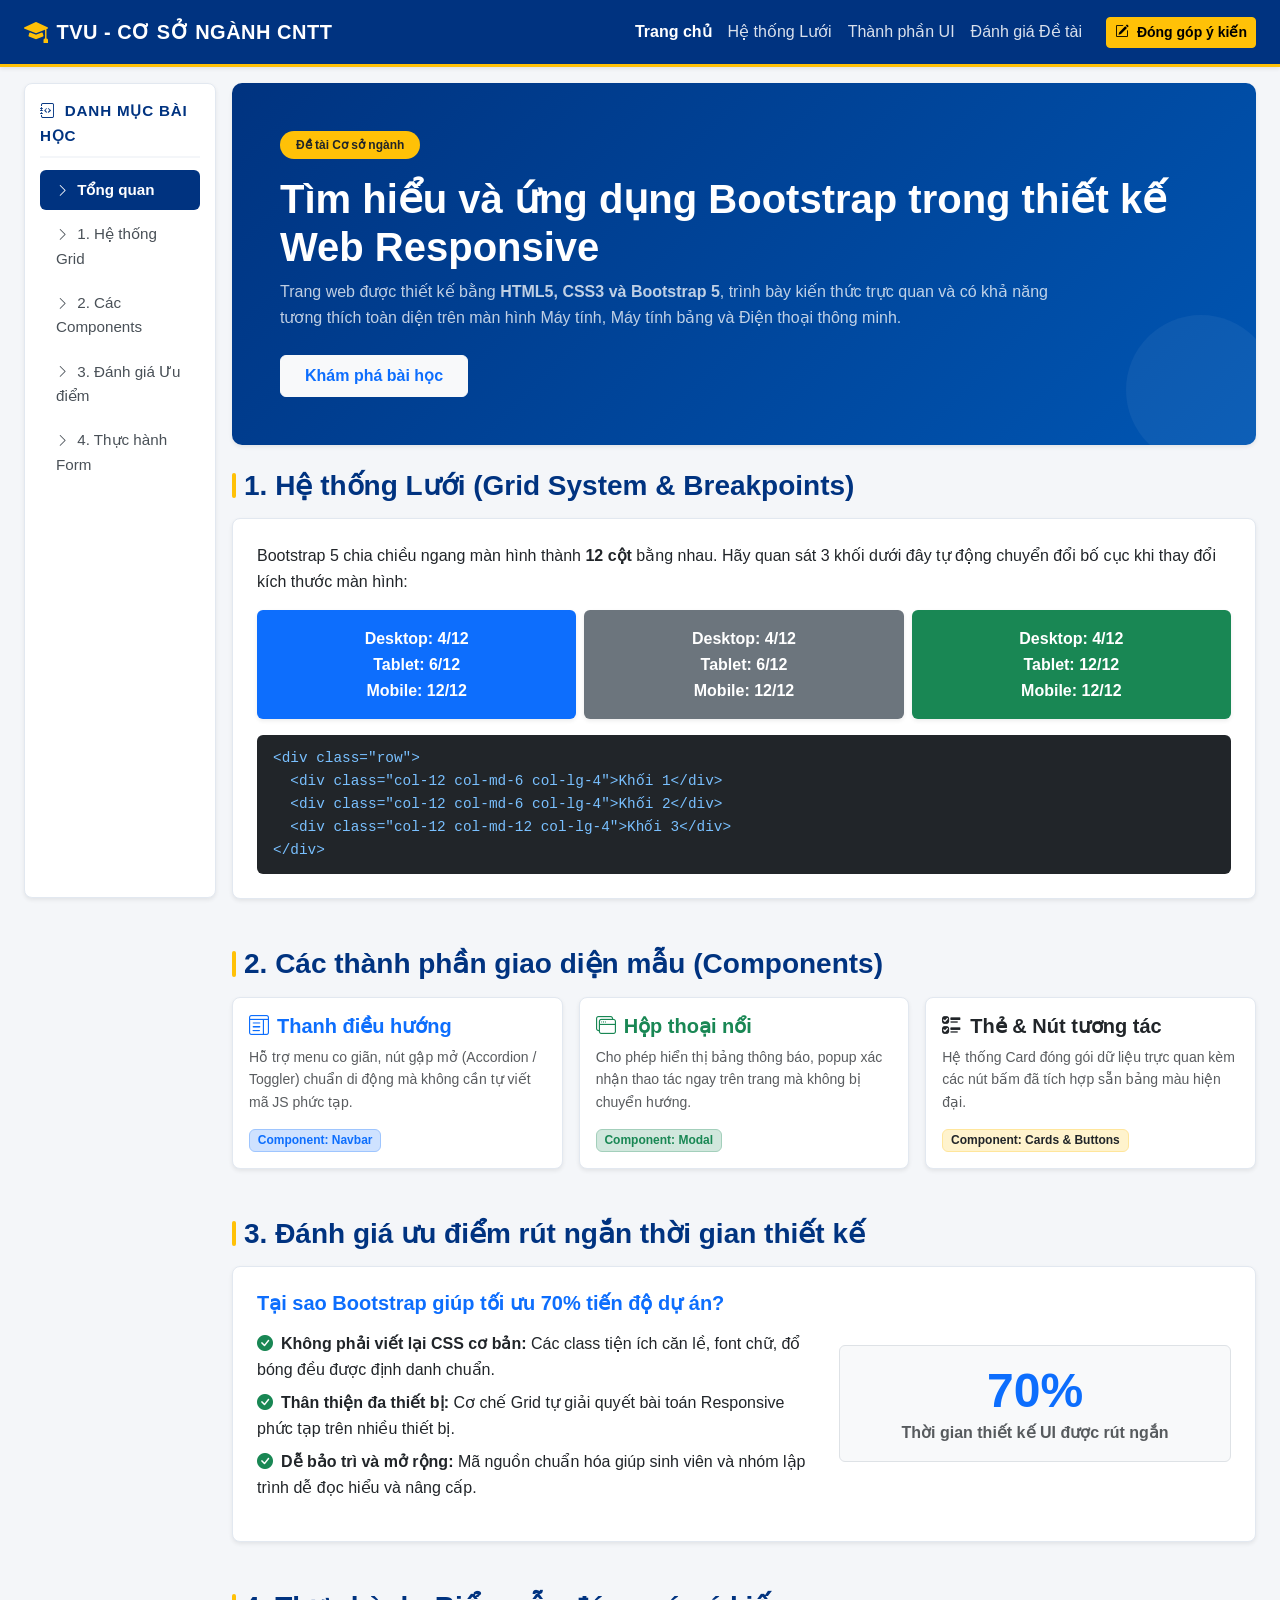
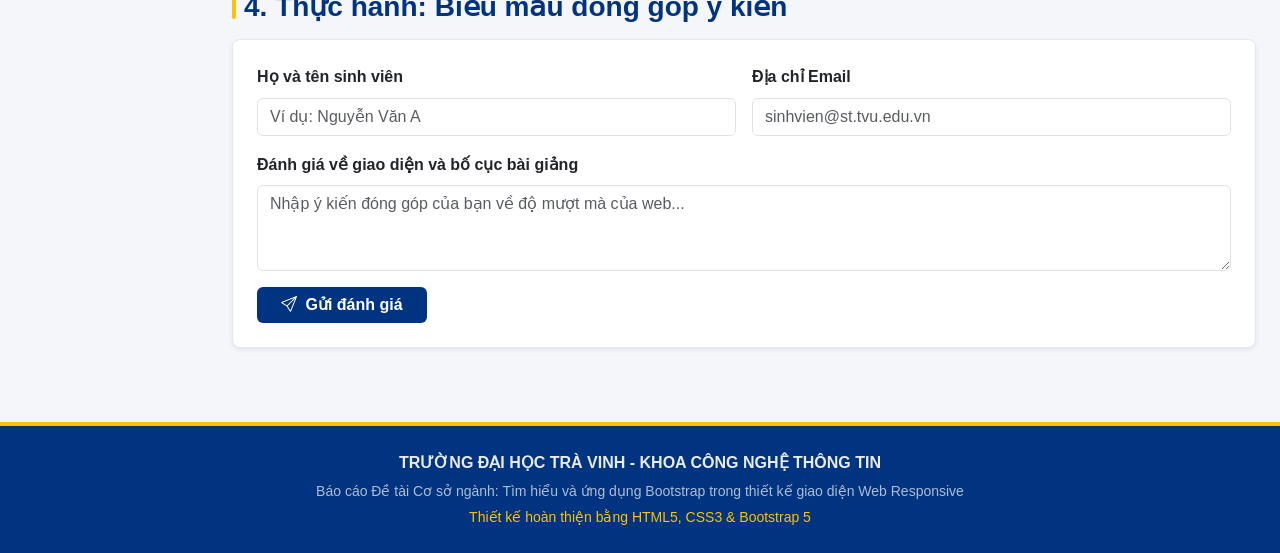
==== index.html @ 59c2416a "Upload do_an_csn" ====
<!DOCTYPE html>
<html lang="vi">
<head>
    <meta charset="UTF-8">
    <!-- Thẻ Viewport bắt buộc để trình duyệt nhận diện kích thước thiết bị Responsive -->
    <meta name="viewport" content="width=device-width, initial-scale=1.0">
    <title>Học Bootstrap 5 - Đề Tài Cơ Sở Ngành TVU</title>

    <!-- 1. Nhúng thư viện Bootstrap 5 CSS qua CDN chính thức -->
    <link href="https://cdn.jsdelivr.net/npm/bootstrap@5.3.3/dist/css/bootstrap.min.css" rel="stylesheet">
    
    <!-- 2. Nhúng biểu tượng Bootstrap Icons -->
    <link href="https://cdn.jsdelivr.net/npm/bootstrap-icons@1.11.3/font/bootstrap-icons.min.css" rel="stylesheet">

    <!-- 3. Nhúng file CSS3 tùy biến riêng biệt -->
    <link rel="stylesheet" href="style.css">
</head>
<body>

    <!-- ==========================================================================
         THANH ĐIỀU HƯỚNG (NAVBAR RESPONSIVE)
         ========================================================================== -->
    <header>
        <nav class="navbar navbar-expand-lg navbar-dark navbar-tvu sticky-top shadow-sm py-2">
            <div class="container-fluid px-lg-4">
                <a class="navbar-brand fw-bold d-flex align-items-center" href="#home">
                    <i class="bi bi-mortarboard-fill text-warning me-2 fs-4"></i>
                    <span>TVU - CƠ SỞ NGÀNH CNTT</span>
                </a>
                
                <!-- Nút Hamburger hiển thị trên điện thoại (Mobile Toggle) -->
                <button class="navbar-toggler border-0" type="button" data-bs-toggle="collapse" data-bs-target="#tvuNavbarContent" aria-controls="tvuNavbarContent" aria-expanded="false" aria-label="Toggle navigation">
                    <span class="navbar-toggler-icon"></span>
                </button>
                
                <div class="collapse navbar-collapse" id="tvuNavbarContent">
                    <ul class="navbar-nav ms-auto mb-2 mb-lg-0">
                        <li class="nav-item"><a class="nav-link active" href="#home">Trang chủ</a></li>
                        <li class="nav-item"><a class="nav-link" href="#grid-section">Hệ thống Lưới</a></li>
                        <li class="nav-item"><a class="nav-link" href="#components-section">Thành phần UI</a></li>
                        <li class="nav-item"><a class="nav-link" href="#evaluation-section">Đánh giá Đề tài</a></li>
                    </ul>
                    <a href="#feedback-section" class="btn btn-warning btn-sm ms-lg-3 fw-semibold">
                        <i class="bi bi-pencil-square me-1"></i> Đóng góp ý kiến
                    </a>
                </div>
            </div>
        </nav>
    </header>

    <!-- ==========================================================================
         BỐ CỤC CHÍNH (BOOTSTRAP GRID SYSTEM: SIDEBAR & MAIN CONTENT)
         ========================================================================== -->
    <div class="container-fluid px-lg-4 mt-3">
        <div class="row g-3">
            
            <!-- CỘT TRÁI: SIDEBAR DANH MỤC BÀI HỌC (Chiếm 3/12 trên Tablet, 2/12 trên Desktop, 12/12 trên Mobile) -->
            <aside class="col-12 col-md-4 col-lg-3 col-xl-2">
                <div class="sidebar-sticky shadow-sm">
                    <div class="sidebar-title">
                        <i class="bi bi-journal-code me-1"></i> Danh mục bài học
                    </div>
                    <div class="list-group list-group-tvu list-group-flush" id="learningMenu">
                        <a href="#home" class="list-group-item list-group-item-action active">
                            <i class="bi bi-chevron-right me-1 small"></i> Tổng quan
                        </a>
                        <a href="#grid-section" class="list-group-item list-group-item-action">
                            <i class="bi bi-chevron-right me-1 small"></i> 1. Hệ thống Grid
                        </a>
                        <a href="#components-section" class="list-group-item list-group-item-action">
                            <i class="bi bi-chevron-right me-1 small"></i> 2. Các Components
                        </a>
                        <a href="#evaluation-section" class="list-group-item list-group-item-action">
                            <i class="bi bi-chevron-right me-1 small"></i> 3. Đánh giá Ưu điểm
                        </a>
                        <a href="#feedback-section" class="list-group-item list-group-item-action">
                            <i class="bi bi-chevron-right me-1 small"></i> 4. Thực hành Form
                        </a>
                    </div>
                </div>
            </aside>

            <!-- CỘT PHẢI: KHUNG NỘI DUNG CHÍNH (Chiếm 9/12 trên Tablet, 10/12 trên Desktop, 12/12 trên Mobile) -->
            <main class="col-12 col-md-8 col-lg-9 col-xl-10">
                
                <!-- Khu vực 1: Banner Chào mừng (Hero Banner) -->
                <section id="home" class="hero-banner text-white p-4 p-lg-5 mb-4 shadow-sm">
                    <span class="badge bg-warning text-dark px-3 py-2 rounded-pill fw-bold mb-3">Đề tài Cơ sở ngành</span>
                    <h1 class="display-6 fw-bold mb-2">Tìm hiểu và ứng dụng Bootstrap trong thiết kế Web Responsive</h1>
                    <p class="fs-6 opacity-75 col-lg-10 mb-4">
                        Trang web được thiết kế bằng <strong>HTML5, CSS3 và Bootstrap 5</strong>, trình bày kiến thức trực quan và có khả năng tương thích toàn diện trên màn hình Máy tính, Máy tính bảng và Điện thoại thông minh.
                    </p>
                    <a href="#grid-section" class="btn btn-light text-primary fw-bold px-4 py-2 me-2">Khám phá bài học</a>
                </section>

                <!-- Khu vực 2: Khám phá Hệ thống Lưới (Grid System) -->
                <section id="grid-section" class="mb-5">
                    <h3 class="section-heading mb-3">1. Hệ thống Lưới (Grid System & Breakpoints)</h3>
                    <div class="content-card p-4 shadow-sm mb-3">
                        <p>Bootstrap 5 chia chiều ngang màn hình thành <strong>12 cột</strong> bằng nhau. Hãy quan sát 3 khối dưới đây tự động chuyển đổi bố cục khi thay đổi kích thước màn hình:</p>
                        
                        <!-- Minh họa Responsive 3 Cột -->
                        <div class="row g-2 text-center text-white fw-bold mb-3">
                            <div class="col-12 col-md-6 col-lg-4">
                                <div class="p-3 rounded bg-primary shadow-sm">
                                    Desktop: 4/12<br>Tablet: 6/12<br>Mobile: 12/12
                                </div>
                            </div>
                            <div class="col-12 col-md-6 col-lg-4">
                                <div class="p-3 rounded bg-secondary shadow-sm">
                                    Desktop: 4/12<br>Tablet: 6/12<br>Mobile: 12/12
                                </div>
                            </div>
                            <div class="col-12 col-md-12 col-lg-4">
                                <div class="p-3 rounded bg-success shadow-sm">
                                    Desktop: 4/12<br>Tablet: 12/12<br>Mobile: 12/12
                                </div>
                            </div>
                        </div>

                        <div class="code-box">
                            &lt;div class="row"&gt;<br>
                            &nbsp;&nbsp;&lt;div class="col-12 col-md-6 col-lg-4"&gt;Khối 1&lt;/div&gt;<br>
                            &nbsp;&nbsp;&lt;div class="col-12 col-md-6 col-lg-4"&gt;Khối 2&lt;/div&gt;<br>
                            &nbsp;&nbsp;&lt;div class="col-12 col-md-12 col-lg-4"&gt;Khối 3&lt;/div&gt;<br>
                            &lt;/div&gt;
                        </div>
                    </div>
                </section>

                <!-- Khu vực 3: Các thành phần UI có sẵn (Components) -->
                <section id="components-section" class="mb-5">
                    <h3 class="section-heading mb-3">2. Các thành phần giao diện mẫu (Components)</h3>
                    <div class="row g-3">
                        <!-- Card 1 -->
                        <div class="col-12 col-md-6 col-xl-4">
                            <div class="content-card h-100 p-3 shadow-sm d-flex flex-column">
                                <h5 class="fw-bold text-primary"><i class="bi bi-layout-text-window me-2"></i>Thanh điều hướng</h5>
                                <p class="text-muted small flex-grow-1">Hỗ trợ menu co giãn, nút gập mở (Accordion / Toggler) chuẩn di động mà không cần tự viết mã JS phức tạp.</p>
                                <span class="badge bg-primary-subtle text-primary border border-primary-subtle align-self-start">Component: Navbar</span>
                            </div>
                        </div>
                        <!-- Card 2 -->
                        <div class="col-12 col-md-6 col-xl-4">
                            <div class="content-card h-100 p-3 shadow-sm d-flex flex-column">
                                <h5 class="fw-bold text-success"><i class="bi bi-window-stack me-2"></i>Hộp thoại nổi</h5>
                                <p class="text-muted small flex-grow-1">Cho phép hiển thị bảng thông báo, popup xác nhận thao tác ngay trên trang mà không bị chuyển hướng.</p>
                                <span class="badge bg-success-subtle text-success border border-success-subtle align-self-start">Component: Modal</span>
                            </div>
                        </div>
                        <!-- Card 3 -->
                        <div class="col-12 col-md-12 col-xl-4">
                            <div class="content-card h-100 p-3 shadow-sm d-flex flex-column">
                                <h5 class="fw-bold text-warning text-dark"><i class="bi bi-ui-checks me-2"></i>Thẻ & Nút tương tác</h5>
                                <p class="text-muted small flex-grow-1">Hệ thống Card đóng gói dữ liệu trực quan kèm các nút bấm đã tích hợp sẵn bảng màu hiện đại.</p>
                                <span class="badge bg-warning-subtle text-dark border border-warning-subtle align-self-start">Component: Cards & Buttons</span>
                            </div>
                        </div>
                    </div>
                </section>

                <!-- Khu vực 4: Đánh giá ưu điểm của Bootstrap (Yêu cầu đề tài) -->
                <section id="evaluation-section" class="mb-5">
                    <h3 class="section-heading mb-3">3. Đánh giá ưu điểm rút ngắn thời gian thiết kế</h3>
                    <div class="content-card p-4 shadow-sm">
                        <div class="row align-items-center">
                            <div class="col-lg-7">
                                <h5 class="fw-bold text-primary mb-3">Tại sao Bootstrap giúp tối ưu 70% tiến độ dự án?</h5>
                                <ul class="list-unstyled">
                                    <li class="mb-2"><i class="bi bi-check-circle-fill text-success me-2"></i><strong>Không phải viết lại CSS cơ bản:</strong> Các class tiện ích căn lề, font chữ, đổ bóng đều được định danh chuẩn.</li>
                                    <li class="mb-2"><i class="bi bi-check-circle-fill text-success me-2"></i><strong>Thân thiện đa thiết bị:</strong> Cơ chế Grid tự giải quyết bài toán Responsive phức tạp trên nhiều thiết bị.</li>
                                    <li class="mb-2"><i class="bi bi-check-circle-fill text-success me-2"></i><strong>Dễ bảo trì và mở rộng:</strong> Mã nguồn chuẩn hóa giúp sinh viên và nhóm lập trình dễ đọc hiểu và nâng cấp.</li>
                                </ul>
                            </div>
                            <div class="col-lg-5">
                                <div class="bg-light p-3 rounded border text-center">
                                    <span class="display-5 fw-bold text-primary">70%</span>
                                    <p class="text-muted mb-0 fw-semibold">Thời gian thiết kế UI được rút ngắn</p>
                                </div>
                            </div>
                        </div>
                    </div>
                </section>

                <!-- Khu vực 5: Thực hành thiết kế Form biểu mẫu -->
                <section id="feedback-section" class="mb-4">
                    <h3 class="section-heading mb-3">4. Thực hành: Biểu mẫu đóng góp ý kiến</h3>
                    <div class="content-card p-4 shadow-sm">
                        <form action="#">
                            <div class="row g-3">
                                <div class="col-12 col-md-6">
                                    <label class="form-label fw-semibold">Họ và tên sinh viên</label>
                                    <input type="text" class="form-control" placeholder="Ví dụ: Nguyễn Văn A" required>
                                </div>
                                <div class="col-12 col-md-6">
                                    <label class="form-label fw-semibold">Địa chỉ Email</label>
                                    <input type="email" class="form-control" placeholder="sinhvien@st.tvu.edu.vn" required>
                                </div>
                                <div class="col-12">
                                    <label class="form-label fw-semibold">Đánh giá về giao diện và bố cục bài giảng</label>
                                    <textarea class="form-control" rows="3" placeholder="Nhập ý kiến đóng góp của bạn về độ mượt mà của web..." required></textarea>
                                </div>
                                <div class="col-12">
                                    <button type="submit" class="btn btn-primary px-4 fw-semibold" style="background-color: var(--tvu-primary); border: none;">
                                        <i class="bi bi-send me-1"></i> Gửi đánh giá
                                    </button>
                                </div>
                            </div>
                        </form>
                    </div>
                </section>

            </main>
        </div>
    </div>

    <!-- ==========================================================================
         CHÂN TRANG (FOOTER)
         ========================================================================== -->
    <footer class="footer-tvu py-4 text-center">
        <div class="container">
            <p class="fw-bold mb-1">TRƯỜNG ĐẠI HỌC TRÀ VINH - KHOA CÔNG NGHỆ THÔNG TIN</p>
            <p class="small mb-1 opacity-75">Báo cáo Đề tài Cơ sở ngành: Tìm hiểu và ứng dụng Bootstrap trong thiết kế giao diện Web Responsive</p>
            <p class="small text-warning mb-0">Thiết kế hoàn thiện bằng HTML5, CSS3 & Bootstrap 5</p>
        </div>
    </footer>

    <!-- 4. Nhúng thư viện JavaScript của Bootstrap qua CDN để vận hành menu di động và các tương tác -->
    <script src="https://cdn.jsdelivr.net/npm/bootstrap@5.3.3/dist/js/bootstrap.bundle.min.js"></script>
</body>
</html>
---- style.css ----
/* ==========================================================================
   HỆ THỐNG MÀU CHỦ ĐẠO & BIẾN TOÀN CỤC (LẤY CẢM HỨNG TỪ ĐH TRÀ VINH)
   ========================================================================== */
:root {
    --tvu-primary: #003380;       /* Xanh dương đậm TVU */
    --tvu-primary-hover: #002255; /* Xanh đậm khi hover */
    --tvu-secondary: #0d6efd;     /* Xanh tươi bổ trợ */
    --tvu-accent: #ffc107;        /* Màu vàng điểm nhấn */
    --tvu-bg-gray: #f4f6f9;       /* Màu nền tổng thể dịu mắt */
    --tvu-card-border: #e2e8f0;   /* Viền khung nội dung */
    --tvu-text-main: #212529;     /* Màu chữ chuẩn */
}

/* ==========================================================================
   CẤU HÌNH TỔNG QUAN
   ========================================================================== */
html {
    scroll-behavior: smooth;
}

body {
    background-color: var(--tvu-bg-gray);
    color: var(--tvu-text-main);
    font-family: 'Segoe UI', Roboto, Helvetica, Arial, sans-serif;
    line-height: 1.6;
}

/* ==========================================================================
   THANH HEADER / NAVBAR
   ========================================================================== */
.navbar-tvu {
    background-color: var(--tvu-primary);
    border-bottom: 3px solid var(--tvu-accent);
}

.navbar-tvu .navbar-brand {
    font-size: 1.25rem;
    letter-spacing: 0.5px;
}

.navbar-tvu .nav-link {
    color: rgba(255, 255, 255, 0.85) !important;
    font-weight: 500;
    transition: color 0.2s ease-in-out;
}

.navbar-tvu .nav-link:hover,
.navbar-tvu .nav-link.active {
    color: #ffffff !important;
    font-weight: 700;
}

/* ==========================================================================
   SIDEBAR MENU HỌC TẬP (CỘT BÊN TRÁI)
   ========================================================================== */
.sidebar-sticky {
    position: sticky;
    top: 72px; /* Tránh đè lên Navbar khi cuộn */
    height: calc(100vh - 85px);
    overflow-y: auto;
    background-color: #ffffff;
    border: 1px solid var(--tvu-card-border);
    border-radius: 8px;
    padding: 15px;
}

.sidebar-title {
    color: var(--tvu-primary);
    font-size: 0.95rem;
    font-weight: 700;
    text-transform: uppercase;
    letter-spacing: 0.8px;
    margin-bottom: 12px;
    padding-bottom: 8px;
    border-bottom: 2px solid var(--tvu-bg-gray);
}

.list-group-tvu .list-group-item {
    border: none;
    border-radius: 6px !important;
    margin-bottom: 4px;
    font-size: 0.95rem;
    font-weight: 500;
    color: #495057;
    transition: all 0.2s ease;
}

.list-group-tvu .list-group-item:hover {
    background-color: #e8f0fe;
    color: var(--tvu-primary);
    transform: translateX(4px);
}

.list-group-tvu .list-group-item.active {
    background-color: var(--tvu-primary);
    color: #ffffff;
    font-weight: 600;
}

/* ==========================================================================
   VÙNG NỘI DUNG CHÍNH (MAIN CONTENT)
   ========================================================================== */
.hero-banner {
    background: linear-gradient(135deg, #003380 0%, #0056b3 100%);
    border-radius: 10px;
    position: relative;
    overflow: hidden;
}

.hero-banner::after {
    content: "";
    position: absolute;
    right: -20px;
    bottom: -20px;
    width: 150px;
    height: 150px;
    background: rgba(255, 255, 255, 0.05);
    border-radius: 50%;
}

.content-card {
    background: #ffffff;
    border: 1px solid var(--tvu-card-border);
    border-radius: 8px;
    transition: transform 0.2s ease, box-shadow 0.2s ease;
}

.content-card:hover {
    transform: translateY(-3px);
    box-shadow: 0 8px 20px rgba(0, 51, 128, 0.08) !important;
}

.section-heading {
    color: var(--tvu-primary);
    font-weight: 700;
    position: relative;
    padding-left: 12px;
}

.section-heading::before {
    content: "";
    position: absolute;
    left: 0;
    top: 4px;
    bottom: 4px;
    width: 4px;
    background-color: var(--tvu-accent);
    border-radius: 2px;
}

/* Khối hiển thị mã code minh họa */
.code-box {
    background-color: #212529;
    color: #79c0ff;
    padding: 12px 16px;
    border-radius: 6px;
    font-family: 'Consolas', 'Courier New', monospace;
    font-size: 0.9rem;
    overflow-x: auto;
}

/* ==========================================================================
   TÙY BIẾN FOOTER
   ========================================================================== */
.footer-tvu {
    background-color: var(--tvu-primary);
    color: #e9ecef;
    border-top: 4px solid var(--tvu-accent);
    margin-top: 50px;
}

/* ==========================================================================
   RESPONSIVE CHO CÁC THIẾT BỊ DI ĐỘNG (MOBILE & TABLET NHỎ)
   ========================================================================== */
@media (max-width: 767.98px) {
    .sidebar-sticky {
        position: static;
        height: auto;
        margin-bottom: 20px;
    }
    
    .hero-banner {
        padding: 25px 15px !important;
        text-align: center;
    }
}
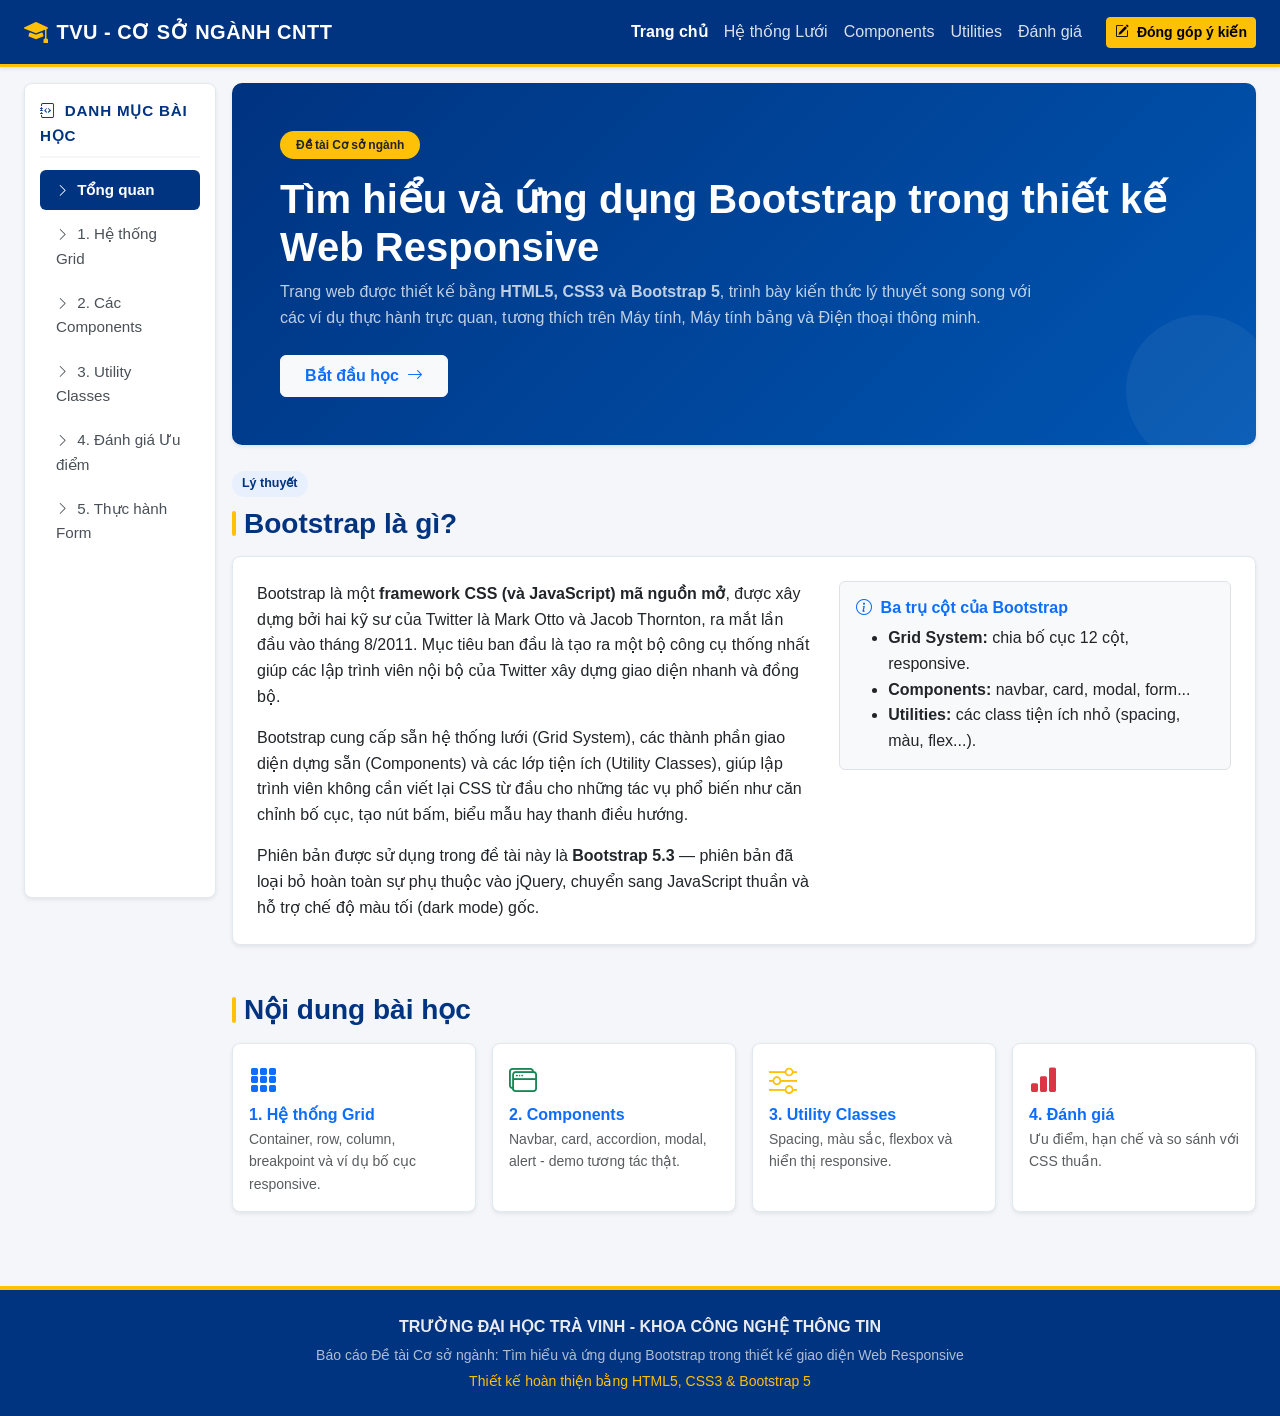
==== commit 7db59dae: "Update Do_CSN" ====
--- a/index.html
+++ b/index.html
@@ -2,45 +2,33 @@
 <html lang="vi">
 <head>
     <meta charset="UTF-8">
-    <!-- Thẻ Viewport bắt buộc để trình duyệt nhận diện kích thước thiết bị Responsive -->
     <meta name="viewport" content="width=device-width, initial-scale=1.0">
-    <title>Học Bootstrap 5 - Đề Tài Cơ Sở Ngành TVU</title>
-
-    <!-- 1. Nhúng thư viện Bootstrap 5 CSS qua CDN chính thức -->
+    <title>Trang chủ - Học Bootstrap 5 - Đề Tài Cơ Sở Ngành TVU</title>
     <link href="https://cdn.jsdelivr.net/npm/bootstrap@5.3.3/dist/css/bootstrap.min.css" rel="stylesheet">
-    
-    <!-- 2. Nhúng biểu tượng Bootstrap Icons -->
     <link href="https://cdn.jsdelivr.net/npm/bootstrap-icons@1.11.3/font/bootstrap-icons.min.css" rel="stylesheet">
-
-    <!-- 3. Nhúng file CSS3 tùy biến riêng biệt -->
     <link rel="stylesheet" href="style.css">
 </head>
 <body>
 
-    <!-- ==========================================================================
-         THANH ĐIỀU HƯỚNG (NAVBAR RESPONSIVE)
-         ========================================================================== -->
     <header>
         <nav class="navbar navbar-expand-lg navbar-dark navbar-tvu sticky-top shadow-sm py-2">
             <div class="container-fluid px-lg-4">
-                <a class="navbar-brand fw-bold d-flex align-items-center" href="#home">
+                <a class="navbar-brand fw-bold d-flex align-items-center" href="index.html">
                     <i class="bi bi-mortarboard-fill text-warning me-2 fs-4"></i>
                     <span>TVU - CƠ SỞ NGÀNH CNTT</span>
                 </a>
-                
-                <!-- Nút Hamburger hiển thị trên điện thoại (Mobile Toggle) -->
                 <button class="navbar-toggler border-0" type="button" data-bs-toggle="collapse" data-bs-target="#tvuNavbarContent" aria-controls="tvuNavbarContent" aria-expanded="false" aria-label="Toggle navigation">
                     <span class="navbar-toggler-icon"></span>
                 </button>
-                
                 <div class="collapse navbar-collapse" id="tvuNavbarContent">
                     <ul class="navbar-nav ms-auto mb-2 mb-lg-0">
-                        <li class="nav-item"><a class="nav-link active" href="#home">Trang chủ</a></li>
-                        <li class="nav-item"><a class="nav-link" href="#grid-section">Hệ thống Lưới</a></li>
-                        <li class="nav-item"><a class="nav-link" href="#components-section">Thành phần UI</a></li>
-                        <li class="nav-item"><a class="nav-link" href="#evaluation-section">Đánh giá Đề tài</a></li>
+                        <li class="nav-item"><a class="nav-link active" href="index.html">Trang chủ</a></li>
+                        <li class="nav-item"><a class="nav-link" href="grid.html">Hệ thống Lưới</a></li>
+                        <li class="nav-item"><a class="nav-link" href="components.html">Components</a></li>
+                        <li class="nav-item"><a class="nav-link" href="utilities.html">Utilities</a></li>
+                        <li class="nav-item"><a class="nav-link" href="evaluation.html">Đánh giá</a></li>
                     </ul>
-                    <a href="#feedback-section" class="btn btn-warning btn-sm ms-lg-3 fw-semibold">
+                    <a href="feedback.html" class="btn btn-warning btn-sm ms-lg-3 fw-semibold">
                         <i class="bi bi-pencil-square me-1"></i> Đóng góp ý kiến
                     </a>
                 </div>
@@ -48,165 +36,111 @@
         </nav>
     </header>
 
-    <!-- ==========================================================================
-         BỐ CỤC CHÍNH (BOOTSTRAP GRID SYSTEM: SIDEBAR & MAIN CONTENT)
-         ========================================================================== -->
     <div class="container-fluid px-lg-4 mt-3">
         <div class="row g-3">
-            
-            <!-- CỘT TRÁI: SIDEBAR DANH MỤC BÀI HỌC (Chiếm 3/12 trên Tablet, 2/12 trên Desktop, 12/12 trên Mobile) -->
+
             <aside class="col-12 col-md-4 col-lg-3 col-xl-2">
                 <div class="sidebar-sticky shadow-sm">
                     <div class="sidebar-title">
                         <i class="bi bi-journal-code me-1"></i> Danh mục bài học
                     </div>
                     <div class="list-group list-group-tvu list-group-flush" id="learningMenu">
-                        <a href="#home" class="list-group-item list-group-item-action active">
+                        <a href="index.html" class="list-group-item list-group-item-action active">
                             <i class="bi bi-chevron-right me-1 small"></i> Tổng quan
                         </a>
-                        <a href="#grid-section" class="list-group-item list-group-item-action">
+                        <a href="grid.html" class="list-group-item list-group-item-action">
                             <i class="bi bi-chevron-right me-1 small"></i> 1. Hệ thống Grid
                         </a>
-                        <a href="#components-section" class="list-group-item list-group-item-action">
+                        <a href="components.html" class="list-group-item list-group-item-action">
                             <i class="bi bi-chevron-right me-1 small"></i> 2. Các Components
                         </a>
-                        <a href="#evaluation-section" class="list-group-item list-group-item-action">
-                            <i class="bi bi-chevron-right me-1 small"></i> 3. Đánh giá Ưu điểm
+                        <a href="utilities.html" class="list-group-item list-group-item-action">
+                            <i class="bi bi-chevron-right me-1 small"></i> 3. Utility Classes
                         </a>
-                        <a href="#feedback-section" class="list-group-item list-group-item-action">
-                            <i class="bi bi-chevron-right me-1 small"></i> 4. Thực hành Form
+                        <a href="evaluation.html" class="list-group-item list-group-item-action">
+                            <i class="bi bi-chevron-right me-1 small"></i> 4. Đánh giá Ưu điểm
+                        </a>
+                        <a href="feedback.html" class="list-group-item list-group-item-action">
+                            <i class="bi bi-chevron-right me-1 small"></i> 5. Thực hành Form
                         </a>
                     </div>
                 </div>
             </aside>
 
-            <!-- CỘT PHẢI: KHUNG NỘI DUNG CHÍNH (Chiếm 9/12 trên Tablet, 10/12 trên Desktop, 12/12 trên Mobile) -->
             <main class="col-12 col-md-8 col-lg-9 col-xl-10">
-                
-                <!-- Khu vực 1: Banner Chào mừng (Hero Banner) -->
-                <section id="home" class="hero-banner text-white p-4 p-lg-5 mb-4 shadow-sm">
+
+                <section class="hero-banner text-white p-4 p-lg-5 mb-4 shadow-sm">
                     <span class="badge bg-warning text-dark px-3 py-2 rounded-pill fw-bold mb-3">Đề tài Cơ sở ngành</span>
                     <h1 class="display-6 fw-bold mb-2">Tìm hiểu và ứng dụng Bootstrap trong thiết kế Web Responsive</h1>
                     <p class="fs-6 opacity-75 col-lg-10 mb-4">
-                        Trang web được thiết kế bằng <strong>HTML5, CSS3 và Bootstrap 5</strong>, trình bày kiến thức trực quan và có khả năng tương thích toàn diện trên màn hình Máy tính, Máy tính bảng và Điện thoại thông minh.
+                        Trang web được thiết kế bằng <strong>HTML5, CSS3 và Bootstrap 5</strong>, trình bày kiến thức lý thuyết song song với các ví dụ thực hành trực quan, tương thích trên Máy tính, Máy tính bảng và Điện thoại thông minh.
                     </p>
-                    <a href="#grid-section" class="btn btn-light text-primary fw-bold px-4 py-2 me-2">Khám phá bài học</a>
+                    <a href="grid.html" class="btn btn-light text-primary fw-bold px-4 py-2 me-2">Bắt đầu học <i class="bi bi-arrow-right ms-1"></i></a>
                 </section>
 
-                <!-- Khu vực 2: Khám phá Hệ thống Lưới (Grid System) -->
-                <section id="grid-section" class="mb-5">
-                    <h3 class="section-heading mb-3">1. Hệ thống Lưới (Grid System & Breakpoints)</h3>
-                    <div class="content-card p-4 shadow-sm mb-3">
-                        <p>Bootstrap 5 chia chiều ngang màn hình thành <strong>12 cột</strong> bằng nhau. Hãy quan sát 3 khối dưới đây tự động chuyển đổi bố cục khi thay đổi kích thước màn hình:</p>
-                        
-                        <!-- Minh họa Responsive 3 Cột -->
-                        <div class="row g-2 text-center text-white fw-bold mb-3">
-                            <div class="col-12 col-md-6 col-lg-4">
-                                <div class="p-3 rounded bg-primary shadow-sm">
-                                    Desktop: 4/12<br>Tablet: 6/12<br>Mobile: 12/12
-                                </div>
-                            </div>
-                            <div class="col-12 col-md-6 col-lg-4">
-                                <div class="p-3 rounded bg-secondary shadow-sm">
-                                    Desktop: 4/12<br>Tablet: 6/12<br>Mobile: 12/12
-                                </div>
-                            </div>
-                            <div class="col-12 col-md-12 col-lg-4">
-                                <div class="p-3 rounded bg-success shadow-sm">
-                                    Desktop: 4/12<br>Tablet: 12/12<br>Mobile: 12/12
-                                </div>
-                            </div>
-                        </div>
-
-                        <div class="code-box">
-                            &lt;div class="row"&gt;<br>
-                            &nbsp;&nbsp;&lt;div class="col-12 col-md-6 col-lg-4"&gt;Khối 1&lt;/div&gt;<br>
-                            &nbsp;&nbsp;&lt;div class="col-12 col-md-6 col-lg-4"&gt;Khối 2&lt;/div&gt;<br>
-                            &nbsp;&nbsp;&lt;div class="col-12 col-md-12 col-lg-4"&gt;Khối 3&lt;/div&gt;<br>
-                            &lt;/div&gt;
-                        </div>
-                    </div>
-                </section>
-
-                <!-- Khu vực 3: Các thành phần UI có sẵn (Components) -->
-                <section id="components-section" class="mb-5">
-                    <h3 class="section-heading mb-3">2. Các thành phần giao diện mẫu (Components)</h3>
-                    <div class="row g-3">
-                        <!-- Card 1 -->
-                        <div class="col-12 col-md-6 col-xl-4">
-                            <div class="content-card h-100 p-3 shadow-sm d-flex flex-column">
-                                <h5 class="fw-bold text-primary"><i class="bi bi-layout-text-window me-2"></i>Thanh điều hướng</h5>
-                                <p class="text-muted small flex-grow-1">Hỗ trợ menu co giãn, nút gập mở (Accordion / Toggler) chuẩn di động mà không cần tự viết mã JS phức tạp.</p>
-                                <span class="badge bg-primary-subtle text-primary border border-primary-subtle align-self-start">Component: Navbar</span>
-                            </div>
-                        </div>
-                        <!-- Card 2 -->
-                        <div class="col-12 col-md-6 col-xl-4">
-                            <div class="content-card h-100 p-3 shadow-sm d-flex flex-column">
-                                <h5 class="fw-bold text-success"><i class="bi bi-window-stack me-2"></i>Hộp thoại nổi</h5>
-                                <p class="text-muted small flex-grow-1">Cho phép hiển thị bảng thông báo, popup xác nhận thao tác ngay trên trang mà không bị chuyển hướng.</p>
-                                <span class="badge bg-success-subtle text-success border border-success-subtle align-self-start">Component: Modal</span>
-                            </div>
-                        </div>
-                        <!-- Card 3 -->
-                        <div class="col-12 col-md-12 col-xl-4">
-                            <div class="content-card h-100 p-3 shadow-sm d-flex flex-column">
-                                <h5 class="fw-bold text-warning text-dark"><i class="bi bi-ui-checks me-2"></i>Thẻ & Nút tương tác</h5>
-                                <p class="text-muted small flex-grow-1">Hệ thống Card đóng gói dữ liệu trực quan kèm các nút bấm đã tích hợp sẵn bảng màu hiện đại.</p>
-                                <span class="badge bg-warning-subtle text-dark border border-warning-subtle align-self-start">Component: Cards & Buttons</span>
-                            </div>
-                        </div>
-                    </div>
-                </section>
-
-                <!-- Khu vực 4: Đánh giá ưu điểm của Bootstrap (Yêu cầu đề tài) -->
-                <section id="evaluation-section" class="mb-5">
-                    <h3 class="section-heading mb-3">3. Đánh giá ưu điểm rút ngắn thời gian thiết kế</h3>
+                <section class="mb-5">
+                    <span class="section-tag section-tag--theory">Lý thuyết</span>
+                    <h3 class="section-heading mb-3">Bootstrap là gì?</h3>
                     <div class="content-card p-4 shadow-sm">
-                        <div class="row align-items-center">
+                        <div class="row g-4">
                             <div class="col-lg-7">
-                                <h5 class="fw-bold text-primary mb-3">Tại sao Bootstrap giúp tối ưu 70% tiến độ dự án?</h5>
-                                <ul class="list-unstyled">
-                                    <li class="mb-2"><i class="bi bi-check-circle-fill text-success me-2"></i><strong>Không phải viết lại CSS cơ bản:</strong> Các class tiện ích căn lề, font chữ, đổ bóng đều được định danh chuẩn.</li>
-                                    <li class="mb-2"><i class="bi bi-check-circle-fill text-success me-2"></i><strong>Thân thiện đa thiết bị:</strong> Cơ chế Grid tự giải quyết bài toán Responsive phức tạp trên nhiều thiết bị.</li>
-                                    <li class="mb-2"><i class="bi bi-check-circle-fill text-success me-2"></i><strong>Dễ bảo trì và mở rộng:</strong> Mã nguồn chuẩn hóa giúp sinh viên và nhóm lập trình dễ đọc hiểu và nâng cấp.</li>
-                                </ul>
+                                <p>Bootstrap là một <strong>framework CSS (và JavaScript) mã nguồn mở</strong>, được xây dựng bởi hai kỹ sư của Twitter là Mark Otto và Jacob Thornton, ra mắt lần đầu vào tháng 8/2011. Mục tiêu ban đầu là tạo ra một bộ công cụ thống nhất giúp các lập trình viên nội bộ của Twitter xây dựng giao diện nhanh và đồng bộ.</p>
+                                <p>Bootstrap cung cấp sẵn hệ thống lưới (Grid System), các thành phần giao diện dựng sẵn (Components) và các lớp tiện ích (Utility Classes), giúp lập trình viên không cần viết lại CSS từ đầu cho những tác vụ phổ biến như căn chỉnh bố cục, tạo nút bấm, biểu mẫu hay thanh điều hướng.</p>
+                                <p class="mb-0">Phiên bản được sử dụng trong đề tài này là <strong>Bootstrap 5.3</strong> — phiên bản đã loại bỏ hoàn toàn sự phụ thuộc vào jQuery, chuyển sang JavaScript thuần và hỗ trợ chế độ màu tối (dark mode) gốc.</p>
                             </div>
                             <div class="col-lg-5">
-                                <div class="bg-light p-3 rounded border text-center">
-                                    <span class="display-5 fw-bold text-primary">70%</span>
-                                    <p class="text-muted mb-0 fw-semibold">Thời gian thiết kế UI được rút ngắn</p>
+                                <div class="bg-light p-3 rounded border">
+                                    <h6 class="fw-bold text-primary mb-2"><i class="bi bi-info-circle me-1"></i> Ba trụ cột của Bootstrap</h6>
+                                    <ul class="mb-0">
+                                        <li><strong>Grid System:</strong> chia bố cục 12 cột, responsive.</li>
+                                        <li><strong>Components:</strong> navbar, card, modal, form...</li>
+                                        <li><strong>Utilities:</strong> các class tiện ích nhỏ (spacing, màu, flex...).</li>
+                                    </ul>
                                 </div>
                             </div>
                         </div>
                     </div>
                 </section>
 
-                <!-- Khu vực 5: Thực hành thiết kế Form biểu mẫu -->
-                <section id="feedback-section" class="mb-4">
-                    <h3 class="section-heading mb-3">4. Thực hành: Biểu mẫu đóng góp ý kiến</h3>
-                    <div class="content-card p-4 shadow-sm">
-                        <form action="#">
-                            <div class="row g-3">
-                                <div class="col-12 col-md-6">
-                                    <label class="form-label fw-semibold">Họ và tên sinh viên</label>
-                                    <input type="text" class="form-control" placeholder="Ví dụ: Nguyễn Văn A" required>
+                <section class="mb-4">
+                    <h3 class="section-heading mb-3">Nội dung bài học</h3>
+                    <div class="row g-3">
+                        <div class="col-12 col-md-6 col-xl-3">
+                            <a href="grid.html" class="nav-card">
+                                <div class="content-card h-100 p-3 shadow-sm">
+                                    <i class="bi bi-grid-3x3-gap-fill fs-3 text-primary mb-2"></i>
+                                    <h6 class="fw-bold mb-1">1. Hệ thống Grid</h6>
+                                    <p class="text-muted small mb-0">Container, row, column, breakpoint và ví dụ bố cục responsive.</p>
                                 </div>
-                                <div class="col-12 col-md-6">
-                                    <label class="form-label fw-semibold">Địa chỉ Email</label>
-                                    <input type="email" class="form-control" placeholder="sinhvien@st.tvu.edu.vn" required>
+                            </a>
+                        </div>
+                        <div class="col-12 col-md-6 col-xl-3">
+                            <a href="components.html" class="nav-card">
+                                <div class="content-card h-100 p-3 shadow-sm">
+                                    <i class="bi bi-window-stack fs-3 text-success mb-2"></i>
+                                    <h6 class="fw-bold mb-1">2. Components</h6>
+                                    <p class="text-muted small mb-0">Navbar, card, accordion, modal, alert - demo tương tác thật.</p>
                                 </div>
-                                <div class="col-12">
-                                    <label class="form-label fw-semibold">Đánh giá về giao diện và bố cục bài giảng</label>
-                                    <textarea class="form-control" rows="3" placeholder="Nhập ý kiến đóng góp của bạn về độ mượt mà của web..." required></textarea>
+                            </a>
+                        </div>
+                        <div class="col-12 col-md-6 col-xl-3">
+                            <a href="utilities.html" class="nav-card">
+                                <div class="content-card h-100 p-3 shadow-sm">
+                                    <i class="bi bi-sliders fs-3 text-warning mb-2"></i>
+                                    <h6 class="fw-bold mb-1">3. Utility Classes</h6>
+                                    <p class="text-muted small mb-0">Spacing, màu sắc, flexbox và hiển thị responsive.</p>
                                 </div>
-                                <div class="col-12">
-                                    <button type="submit" class="btn btn-primary px-4 fw-semibold" style="background-color: var(--tvu-primary); border: none;">
-                                        <i class="bi bi-send me-1"></i> Gửi đánh giá
-                                    </button>
+                            </a>
+                        </div>
+                        <div class="col-12 col-md-6 col-xl-3">
+                            <a href="evaluation.html" class="nav-card">
+                                <div class="content-card h-100 p-3 shadow-sm">
+                                    <i class="bi bi-bar-chart-fill fs-3 text-danger mb-2"></i>
+                                    <h6 class="fw-bold mb-1">4. Đánh giá</h6>
+                                    <p class="text-muted small mb-0">Ưu điểm, hạn chế và so sánh với CSS thuần.</p>
                                 </div>
-                            </div>
-                        </form>
+                            </a>
+                        </div>
                     </div>
                 </section>
 
@@ -214,9 +148,6 @@
         </div>
     </div>
 
-    <!-- ==========================================================================
-         CHÂN TRANG (FOOTER)
-         ========================================================================== -->
     <footer class="footer-tvu py-4 text-center">
         <div class="container">
             <p class="fw-bold mb-1">TRƯỜNG ĐẠI HỌC TRÀ VINH - KHOA CÔNG NGHỆ THÔNG TIN</p>
@@ -225,7 +156,6 @@
         </div>
     </footer>
 
-    <!-- 4. Nhúng thư viện JavaScript của Bootstrap qua CDN để vận hành menu di động và các tương tác -->
     <script src="https://cdn.jsdelivr.net/npm/bootstrap@5.3.3/dist/js/bootstrap.bundle.min.js"></script>
 </body>
-</html>+</html>
--- a/style.css
+++ b/style.css
@@ -183,4 +183,40 @@
         padding: 25px 15px !important;
         text-align: center;
     }
-}+}
+/* ==========================================================================
+   BỔ SUNG CHO CẤU TRÚC NHIỀU TRANG (MULTI-PAGE)
+   ========================================================================== */
+.section-tag {
+    display: inline-block;
+    font-size: 0.78rem;
+    font-weight: 700;
+    padding: 3px 10px;
+    border-radius: 20px;
+    margin-bottom: 10px;
+}
+.section-tag--theory { background-color: #e8f0fe; color: var(--tvu-primary); }
+.section-tag--practice { background-color: #fff6dd; color: #916b00; }
+
+.breakpoint-table th { background-color: var(--tvu-primary); color: #fff; font-weight: 600; }
+
+.swatch-box {
+    height: 60px;
+    border-radius: 6px;
+    display: flex;
+    align-items: center;
+    justify-content: center;
+    color: #fff;
+    font-size: 0.8rem;
+    font-weight: 600;
+}
+
+.nav-card {
+    text-decoration: none;
+    display: block;
+    height: 100%;
+}
+.nav-card:hover .content-card { border-color: var(--tvu-primary); }
+
+.ref-list li { padding: 8px 0; border-bottom: 1px dashed var(--tvu-card-border); }
+.ref-list li:last-child { border-bottom: none; }
